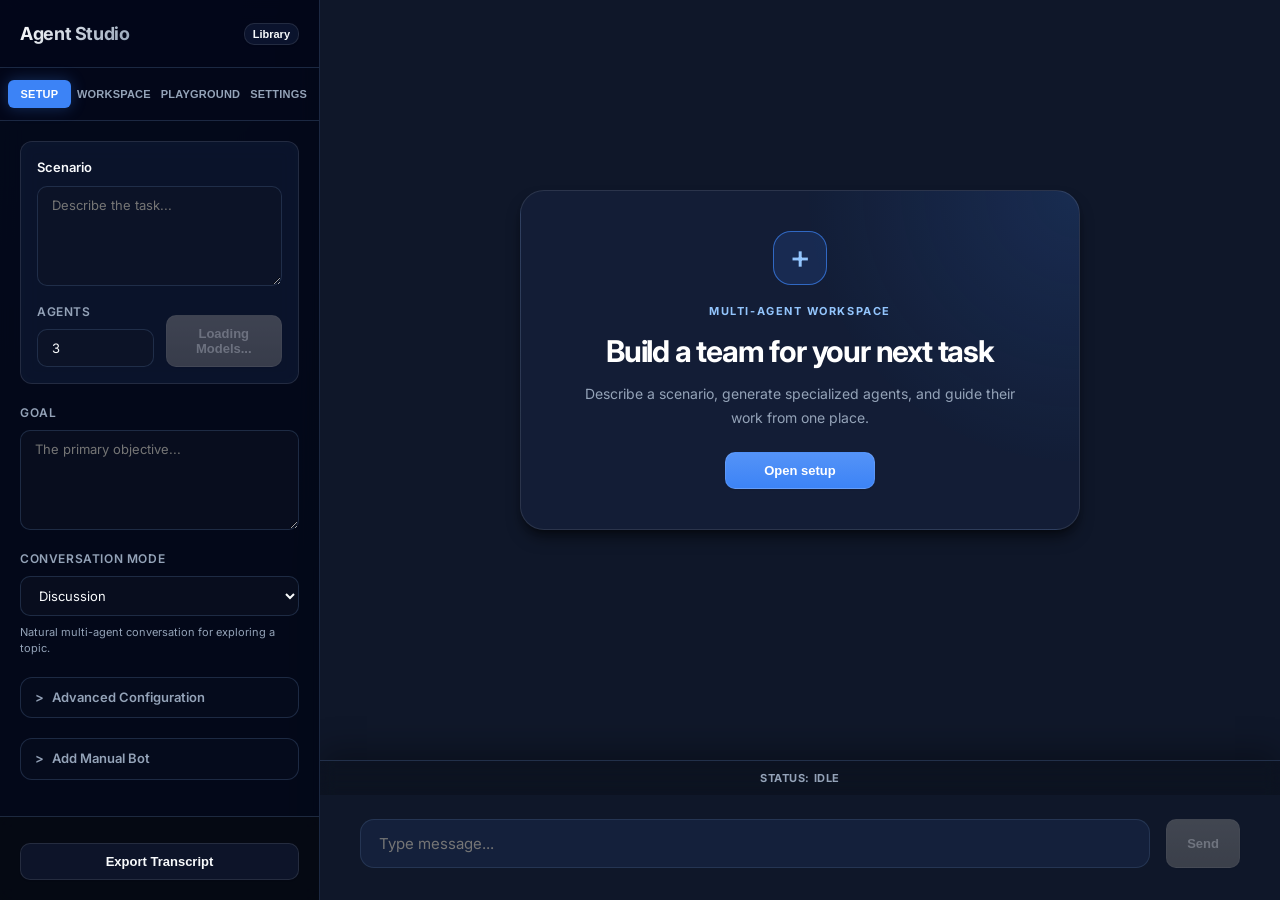
==== templates/index.html @ 8d725b7b "Add new task action for paused simulations" ====
<!doctype html>
<html lang="en">
<head>
  <meta charset="utf-8" />
  <meta name="viewport" content="width=device-width, initial-scale=1" />
  <title>Custom Agent Studio - v11</title>
  <link rel="stylesheet" href="/static/css/style.css?v=17" />
</head>
<body>
  <div class="app">
    <div id="sidebar-overlay" class="sidebar-overlay"></div>

    <nav class="side">
      <header>
        <h1>Agent Studio</h1>
        <div style="display:flex; gap:8px; align-items:center;">
          <button id="sessions" class="btn btn-neutral" style="padding:4px 8px; font-size:11px;">Library</button>
          <button id="sidebar-close-mobile" class="btn btn-neutral mobile-only" style="padding:4px; border:none; background:transparent; color:var(--muted); display:none;">
            <svg width="20" height="20" viewBox="0 0 24 24" fill="none" stroke="currentColor" stroke-width="2.5" stroke-linecap="round" stroke-linejoin="round">
              <line x1="18" y1="6" x2="6" y2="18"></line>
              <line x1="6" y1="6" x2="18" y2="18"></line>
            </svg>
          </button>
        </div>
      </header>

      <div class="tabs">
        <button id="tab-setup" class="tab active">Setup</button>
        <button id="tab-work" class="tab">Workspace</button>
        <button id="tab-playground" class="tab">Playground</button>
        <button id="tab-settings" class="tab">Settings</button>
      </div>

      <section id="setup">
        <div class="card">
          <div style="font-weight:600; margin-bottom:8px; font-size:13px; color:var(--text)">Scenario</div>
          <textarea id="scenario" placeholder="Describe the task..."></textarea>
          <div class="row" style="margin-top:12px; align-items:end;">
            <div class="group" style="margin:0;">
              <label>Agents</label>
              <input id="num-agents" type="number" min="2" max="10" value="3" />
            </div>
            <button id="generate-agents" class="btn btn-primary" style="width:100%" disabled>Loading Models...</button>
          </div>
        </div>

        <div class="group">
          <label>Goal</label>
          <textarea id="goal" placeholder="The primary objective..."></textarea>
        </div>

        <div class="group">
          <label>Conversation Mode</label>
          <select id="conversation-mode">
            <option value="discussion">Discussion</option>
            <option value="debate">Debate</option>
            <option value="brainstorm">Brainstorm</option>
            <option value="execution">Execution</option>
            <option value="simulation">Simulation</option>
            <option value="storybook">Storybook</option>
          </select>
          <small id="conversation-mode-hint" style="color:var(--muted); font-size:11px; line-height:1.5;">Natural multi-agent conversation for exploring a topic.</small>
        </div>

        <details>
          <summary>Advanced Configuration</summary>
          <div class="row" style="margin-top:12px">
            <div class="group">
              <label>Conversation Orchestration</label>
              <select id="mode">
                <option value="smart_supervisor">Smart Supervisor</option>
                <option value="round_robin">Round Robin</option>
                <option value="manual">Manual</option>
              </select>
            </div>
            <div class="group">
              <label>Turns</label>
              <input id="turns" type="number" min="1" max="200" value="60" />
            </div>
          </div>
          <div class="row">
            <div class="group">
              <label>Temp</label>
              <input id="temperature" type="number" min="0" max="2" step="0.1" value="0.3" />
            </div>
            <div class="group" style="display:flex; align-items:end; gap: 12px;">
              <label style="display:flex; align-items:center; gap:8px; cursor:pointer; font-size:12px;">
                <input type="checkbox" id="auto-populate-team" />
                <span>Auto-fill</span>
              </label>
              <label style="display:flex; align-items:center; gap:8px; cursor:pointer; font-size:12px;">
                <input type="checkbox" id="allow-tools" checked />
                <span>Allow Tools</span>
              </label>
            </div>
          </div>
          <div class="group" style="margin-top:12px;">
            <label>Human Proxy</label>
            <div id="human-proxy-options" class="proxy-options">
              <label class="proxy-option">
                <input type="radio" name="human-proxy-mode" value="off" />
                <span><strong>Off</strong><small>Agents work without a human representative.</small></span>
              </label>
              <label class="proxy-option">
                <input type="radio" name="human-proxy-mode" value="consult" checked />
                <span><strong>Consult me</strong><small>Pause and ask you when human input is needed.</small></span>
              </label>
              <label class="proxy-option">
                <input type="radio" name="human-proxy-mode" value="delegate_safe" />
                <span><strong>Delegate routine</strong><small>Handle routine decisions and reversible workspace edits.</small></span>
              </label>
              <label class="proxy-option">
                <input type="radio" name="human-proxy-mode" value="autonomous_workspace" />
                <span><strong>Workspace autonomy</strong><small>Act independently inside the workspace, including deletion.</small></span>
              </label>
            </div>
          </div>
          <div id="human-proxy-preferences-group" class="group">
            <label for="human-proxy-preferences">Delegation Notes</label>
            <textarea id="human-proxy-preferences" class="compact-textarea" placeholder="Preferences, priorities, and decisions the proxy should make on your behalf..."></textarea>
          </div>
        </details>

        <details>
          <summary>Add Manual Bot</summary>
          <div style="margin-top:12px; display:flex; flex-direction:column; gap:8px;">
            <input id="bot-title" placeholder="Name..." />
            <textarea id="bot-description" placeholder="System prompt..."></textarea>
            <button id="bot-add" class="btn btn-neutral" style="align-self:end;">Add Bot</button>
          </div>
        </details>

        <div class="group" style="margin-top:16px;">
          <div style="font-weight:600; margin-bottom:8px; display:flex; justify-content:space-between; align-items:center; color:var(--text); font-size:13px;">
            <span>Team Roster</span>
            <span id="team-count" class="pill">0 members</span>
          </div>
          <div id="team"></div>
        </div>
      </section>

      <section id="work" class="hidden">
        <div class="group" style="margin-bottom: 12px;">
          <label>Mount Workspace</label>
          <div class="row2">
            <input id="workspace-mount-path" placeholder="/absolute/path/to/folder" style="flex:1" />
            <button id="mount-workspace" class="btn btn-primary">Mount</button>
          </div>
        </div>
        <div class="ws-actions">
          <input id="file" type="file" style="display:none" />
          <button onclick="document.getElementById('file').click()" class="btn btn-neutral">Choose File</button>
          <button id="refresh" class="btn btn-neutral">Refresh</button>
          <button id="new-file" class="btn btn-neutral">New File</button>
          <button id="new-folder" class="btn btn-neutral">New Folder</button>
          <button id="upload" style="display:none"></button>
        </div>
        <div class="tree" id="tree"></div>
      </section>

      <section id="playground" class="hidden">
        <div class="group">
          <label>Agent Name</label>
          <input id="playground-agent-name" value="MyAgent" />
        </div>
        <div class="group">
          <label>System Message</label>
          <textarea id="playground-system-message">You are a helpful assistant.</textarea>
        </div>
        <div class="group">
          <label>Tools</label>
          <div id="playground-tools" style="display:flex; flex-wrap:wrap; gap:6px;"></div>
        </div>
        <div id="playground-chat-area" style="flex:1; overflow-y:auto; background:var(--bg); border:1px solid var(--border); border-radius:8px; padding:12px; margin-top:10px;"></div>
        <form id="playground-form" style="display:flex; gap:8px; margin-top:10px;">
          <input id="playground-input" placeholder="Type a message..." style="flex:1" />
          <button id="playground-send" class="btn btn-primary">Send</button>
        </form>
      </section>

      <section id="settings" class="hidden">
        <div class="group">
          <label>Model <span id="model-count" class="pill"></span></label>
          <div class="row2">
            <select id="model" style="flex:1"></select>
            <button id="reloadModels" class="btn btn-neutral">Reload</button>
          </div>
          <div id="model-hint" style="color:var(--muted); font-size:11px; margin-top:4px"></div>
        </div>
        <div class="group">
          <label>Default Temperature</label>
          <input id="default-temp" type="number" min="0" max="2" step="0.1" value="0.3" />
        </div>
        <hr style="border:none; border-top:1px solid var(--border); margin:16px 0;" />
        <div style="font-weight:600; margin-bottom:8px; display:flex; justify-content:space-between; align-items:center; color:var(--text); font-size:13px;">
          <span>Ollama API Instances</span>
        </div>
        <div class="group">
          <label>Local Ollama Server URL</label>
          <input id="ollama-local-url" placeholder="http://127.0.0.1:11434" />
        </div>
        <div class="group">
          <label>Remote Ollama Server URL</label>
          <input id="ollama-remote-url" placeholder="http://192.168.86.30:11434" />
        </div>
        <div class="group">
          <button id="save-ollama-config" class="btn btn-neutral" style="width:100%">Save Config</button>
        </div>
      </section>

      <div class="side-footer">
        <div id="actions"></div>
        <button id="export" class="btn btn-neutral" style="width:100%">Export Transcript</button>
      </div>
    </nav>

    <main class="main">
      <header class="mobile-header">
        <button id="sidebar-toggle" class="btn btn-neutral">
          <svg width="24" height="24" viewBox="0 0 24 24" fill="none" stroke="currentColor" stroke-width="2">
            <line x1="3" y1="12" x2="21" y2="12"></line>
            <line x1="3" y1="6" x2="21" y2="6"></line>
            <line x1="3" y1="18" x2="21" y2="18"></line>
          </svg>
        </button>
        <h1>Agent Studio</h1>
        <div style="width:44px;"></div>
      </header>

      <div id="chat">
        <div class="chat-empty">
          <div class="chat-empty-icon" aria-hidden="true">+</div>
          <div class="chat-empty-kicker">Multi-agent workspace</div>
          <h2>Build a team for your next task</h2>
          <p>Describe a scenario, generate specialized agents, and guide their work from one place.</p>
          <button id="empty-open-setup" class="btn btn-primary" type="button">Open setup</button>
        </div>
      </div>

      <div id="thinkdock" style="display:none;">
        <div id="thinkhdr">
          <span class="title">Thinking</span>
          <div style="display:flex; gap:6px; align-items:center">
            <span id="thinklen" class="pill">0 chars</span>
            <button id="thinkmin">Minimize</button>
            <button id="thinkclose">Close</button>
          </div>
        </div>
        <div id="thinkbody"></div>
      </div>

      <div class="footer">
        <div class="status-row">
          <div id="status">Status: Idle</div>
          <button id="stop-run" class="btn btn-danger hidden" type="button">Stop simulation</button>
          <button id="resume-run" class="btn btn-success hidden" type="button">Resume simulation</button>
        </div>
        <form id="fbform">
          <input id="fb" placeholder="Type message..." disabled autocomplete="off" />
          <button id="send" class="btn btn-primary" disabled>Send</button>
        </form>
      </div>
      <button id="jump-latest" class="btn btn-primary hidden" type="button">Latest messages</button>
    </main>
  </div>

  <div id="sessions-modal" class="modal-overlay" style="display:none;">
    <div class="library-card">
      <div class="library-header">
        <div>
          <div class="library-kicker">Saved Library</div>
          <h2>Scenarios and Groups</h2>
          <p>Reload a complete scenario or reuse a saved agent group with a different task.</p>
        </div>
        <button id="sessions-close" class="btn btn-neutral" aria-label="Close saved library">x</button>
      </div>
      <div class="library-save">
        <label for="session-name">Save current setup</label>
        <div class="library-save-row">
          <input id="session-name" placeholder="Name this item..." />
          <button id="scenario-save" class="btn btn-primary">Save Scenario</button>
          <button id="group-save" class="btn btn-neutral">Save Group</button>
        </div>
        <small>Scenarios include the task, goal, agents, and settings. Groups include agents only.</small>
      </div>
      <div id="sessions-list" class="library-list"></div>
    </div>
  </div>

  <div id="confirm-modal" class="modal-overlay" style="display:none; position:fixed; inset:0; background:rgba(0,0,0,0.7); z-index:3000; align-items:center; justify-content:center; backdrop-filter:blur(4px);">
    <div class="confirm-card">
      <h3 id="confirm-title">Are you sure?</h3>
      <p id="confirm-msg">This cannot be undone.</p>
      <div class="confirm-actions">
        <button id="confirm-cancel" class="btn btn-neutral">Cancel</button>
        <button id="confirm-ok" class="btn btn-danger">Confirm</button>
      </div>
    </div>
  </div>

  <script src="/static/js/main.js?v=35"></script>
</body>
</html>
---- static/css/style.css ----
@import url('https://fonts.googleapis.com/css2?family=Inter:wght@400;500;600;700&display=swap');

:root {
  --bg-hsl: 222, 47%, 11%;
  --panel-hsl: 222, 47%, 15%;
  --sidebar-hsl: 229, 84%, 5%;

  --bg: hsl(var(--bg-hsl));
  --panel: hsla(222, 47%, 18%, 0.7);
  --sidebar: hsla(229, 84%, 5%, 0.85);

  --text: #f8fafc;
  --muted: #94a3b8;
  --border: hsla(217, 33%, 32%, 0.5);

  --primary-hsl: 217, 91%, 60%;
  --primary: hsl(var(--primary-hsl));
  --primary-hover: hsl(217, 91%, 50%);
  --primary-glow: hsla(var(--primary-hsl), 0.3);

  --danger: #ef4444;
  --success: #10b981;
  --warning: #f59e0b;
  --radius: 12px;
  --font-sans: 'Inter', system-ui, -apple-system, sans-serif;

  --glass: hsla(222, 47%, 20%, 0.4);
  --glass-solid: hsla(222, 47%, 15%, 0.95);
  --glass-border: hsla(0, 0%, 100%, 0.1);
  --shadow-sm: 0 1px 2px 0 rgb(0 0 0 / 0.05);
  --shadow: 0 4px 6px -1px rgb(0 0 0 / 0.1), 0 2px 4px -2px rgb(0 0 0 / 0.1);
  --shadow-lg: 0 10px 15px -3px rgb(0 0 0 / 0.5), 0 4px 6px -4px rgb(0 0 0 / 0.5);
}

* {
  box-sizing: border-box;
}

body {
  margin: 0;
  background: var(--bg);
  background-image:
    radial-gradient(at 0% 0%, hsla(217, 91%, 60%, 0.05) 0, transparent 50%),
    radial-gradient(at 100% 100%, hsla(217, 91%, 60%, 0.03) 0, transparent 50%);
  color: var(--text);
  font-family: var(--font-sans);
  font-size: 14px;
  line-height: 1.5;
  height: 100vh;
  overflow: hidden;
  max-width: 100vw;
}

.app {
  display: flex;
  height: 100vh;
  width: 100vw;
  max-width: 100vw;
  overflow: hidden;
}

/* --- Sidebar --- */
.side {
  width: 320px;
  min-width: 320px;
  background: var(--sidebar);
  border-right: 1px solid var(--border);
  display: flex;
  flex-direction: column;
  height: 100vh;
  overflow: hidden;
  backdrop-filter: blur(12px);
  z-index: 10;
  position: relative;
}

header {
  padding: 20px;
  border-bottom: 1px solid var(--border);
  display: flex;
  align-items: center;
  justify-content: space-between;
  background: rgba(2, 6, 23, 0.3);
}

header h1 {
  font-size: 18px;
  font-weight: 700;
  margin: 0;
  color: #fff;
  letter-spacing: -0.02em;
  background: linear-gradient(135deg, #fff 0%, #94a3b8 100%);
  -webkit-background-clip: text;
  background-clip: text;
  -webkit-text-fill-color: transparent;
}

/* Tabs */
.tabs {
  display: flex;
  gap: 2px;
  padding: 12px 8px;
  border-bottom: 1px solid var(--border);
  background: rgba(2, 6, 23, 0.1);
}

.tab {
  flex: 1;
  padding: 8px 4px;
  border: none;
  background: transparent;
  color: var(--muted);
  font-size: 11px;
  font-weight: 700;
  text-transform: uppercase;
  letter-spacing: 0.02em;
  cursor: pointer;
  border-radius: 6px;
  white-space: nowrap;
  text-align: center;
  transition: all 0.3s cubic-bezier(0.4, 0, 0.2, 1);
}

.tab:hover {
  color: var(--text);
  background: rgba(255, 255, 255, 0.05);
}

.tab.active {
  background: var(--primary);
  color: white;
  box-shadow: 0 0 15px var(--primary-glow);
}

.side-footer {
  padding: 16px 20px 20px;
  background: hsla(222, 47%, 5%, 0.8);
  border-top: 1px solid var(--border);
  display: flex;
  flex-direction: column;
  gap: 10px;
  backdrop-filter: blur(10px);
  z-index: 20;
}

section {
  flex: 1;
  overflow-y: auto;
  padding: 20px;
  display: flex;
  flex-direction: column;
  gap: 20px;
  scrollbar-width: thin;
  scrollbar-color: var(--border) transparent;
  min-height: 0;
}

section::-webkit-scrollbar {
  width: 4px;
}

section::-webkit-scrollbar-thumb {
  background: var(--border);
  border-radius: 10px;
}

section.hidden {
  display: none;
}

.hidden {
  display: none !important;
}

/* Forms & Inputs */
.group {
  display: flex;
  flex-direction: column;
  gap: 8px;
}

label {
  font-size: 12px;
  font-weight: 600;
  color: var(--muted);
  text-transform: uppercase;
  letter-spacing: 0.05em;
}

input,
select,
textarea {
  width: 100%;
  background: hsla(222, 47%, 10%, 0.5);
  color: var(--text);
  border: 1px solid var(--border);
  border-radius: 10px;
  padding: 10px 14px;
  font-family: inherit;
  font-size: 13px;
  outline: none;
  transition: all 0.2s cubic-bezier(0.4, 0, 0.2, 1);
}

input:focus,
select:focus,
textarea:focus {
  border-color: var(--primary);
  box-shadow: 0 0 0 2px var(--primary-glow);
  background: hsla(222, 47%, 5%, 0.7);
}

textarea {
  min-height: 100px;
  resize: vertical;
}

.row {
  display: grid;
  grid-template-columns: 1fr 1fr;
  gap: 12px;
}

.row2 {
  display: grid;
  grid-template-columns: 1fr auto;
  gap: 8px;
  align-items: center;
}

.proxy-options {
  display: grid;
  gap: 8px;
}

.proxy-option {
  display: flex;
  align-items: flex-start;
  gap: 10px;
  padding: 10px 12px;
  border: 1px solid var(--border);
  border-radius: 10px;
  background: hsla(222, 47%, 7%, 0.35);
  cursor: pointer;
  text-transform: none;
  letter-spacing: normal;
  transition: all 0.2s cubic-bezier(0.4, 0, 0.2, 1);
}

.proxy-option:hover {
  background: hsla(222, 47%, 14%, 0.65);
  border-color: var(--primary-glow);
}

.proxy-option:has(input:checked) {
  background: hsla(var(--primary-hsl), 0.12);
  border-color: var(--primary);
  box-shadow: 0 0 0 1px var(--primary-glow);
}

.proxy-option input {
  width: auto;
  margin: 3px 0 0;
  accent-color: var(--primary);
}

.proxy-option span {
  display: grid;
  gap: 2px;
}

.proxy-option strong {
  color: var(--text);
  font-size: 12px;
  font-weight: 700;
}

.proxy-option small {
  color: var(--muted);
  font-size: 11px;
  line-height: 1.4;
}

.compact-textarea {
  min-height: 74px;
  font-size: 12px;
}

/* Cards & Panels */
.card {
  background: var(--glass);
  border: 1px solid var(--glass-border);
  border-radius: var(--radius);
  padding: 16px;
  backdrop-filter: blur(8px);
}

details {
  background: hsla(222, 47%, 10%, 0.3);
  border: 1px solid var(--border);
  border-radius: var(--radius);
  padding: 10px 14px;
  transition: all 0.3s;
}

details[open] {
  background: hsla(222, 47%, 10%, 0.5);
}

summary {
  cursor: pointer;
  font-size: 13px;
  font-weight: 600;
  color: var(--muted);
  user-select: none;
  transition: color 0.2s;
  list-style: none;
  display: flex;
  align-items: center;
  gap: 8px;
}

summary::before {
  content: '>';
  transition: transform 0.3s;
  display: inline-block;
}

details[open] summary::before {
  transform: rotate(90deg);
}

summary:hover {
  color: var(--text);
}

/* Buttons */
.btn {
  display: inline-flex;
  align-items: center;
  justify-content: center;
  gap: 8px;
  padding: 10px 20px;
  border: none;
  border-radius: 10px;
  font-size: 13px;
  font-weight: 600;
  cursor: pointer;
  transition: all 0.2s cubic-bezier(0.4, 0, 0.2, 1);
  box-shadow: var(--shadow-sm);
}

.btn:active {
  transform: scale(0.97);
}

.btn:disabled {
  opacity: 0.4;
  cursor: not-allowed;
  filter: grayscale(1);
}

.btn-primary {
  background: linear-gradient(180deg, hsl(217, 91%, 65%) 0%, var(--primary) 100%);
  color: white;
  border: 1px solid hsla(0, 0%, 100%, 0.1);
}

.btn-primary:hover:not(:disabled) {
  background: var(--primary-hover);
  box-shadow: 0 0 20px var(--primary-glow);
}

.btn-neutral {
  background: var(--glass);
  color: var(--text);
  border: 1px solid var(--glass-border);
}

.btn-neutral:hover:not(:disabled) {
  background: hsla(222, 47%, 30%, 0.6);
  border-color: var(--border);
}

.btn-danger {
  background: rgba(239, 68, 68, 0.15);
  color: #f87171;
  border: 1px solid rgba(239, 68, 68, 0.3);
}

.btn-danger:hover:not(:disabled) {
  background: rgba(239, 68, 68, 0.25);
  color: #ef4444;
}

.btn-success {
  background: rgba(16, 185, 129, 0.15);
  color: #34d399;
  border: 1px solid rgba(16, 185, 129, 0.3);
}

/* Team List */
.team-item {
  display: flex;
  flex-direction: column;
  gap: 12px;
  background: hsla(222, 47%, 7%, 0.6);
  border: 1px solid var(--border);
  border-radius: var(--radius);
  padding: 16px;
  margin-bottom: 12px;
  animation: slideIn 0.3s cubic-bezier(0.16, 1, 0.3, 1);
  transition: all 0.2s;
}

.team-item:hover {
  background: hsla(222, 47%, 12%, 0.8);
  border-color: var(--primary-glow);
  box-shadow: 0 4px 20px rgba(0, 0, 0, 0.2);
}

.team-item-header {
  display: flex;
  justify-content: space-between;
  align-items: center;
  gap: 12px;
}

.team-item input.name {
  font-weight: 700;
  font-size: 14px;
  background: transparent;
  border: none;
  padding: 4px 0;
  border-bottom: 2px solid transparent;
  border-radius: 0;
}

.team-item input.name:focus {
  border-bottom-color: var(--primary);
  box-shadow: none;
}

.team-item-actions {
  display: flex;
  gap: 6px;
}

.team-item textarea.sys {
  min-height: 80px;
  font-size: 12px;
  line-height: 1.5;
  background: hsla(222, 47%, 4%, 0.4);
  resize: vertical;
}

.team-item-footer {
  display: flex;
  align-items: center;
  justify-content: flex-end;
  gap: 8px;
  font-size: 11px;
}

.team-item-footer label {
  font-size: 10px;
  color: var(--muted);
  margin: 0;
}

.team-item input.num {
  width: 50px !important;
  padding: 4px 8px;
  font-size: 11px;
  text-align: center;
}

.team-item .btn {
  padding: 6px;
  font-size: 10px;
  width: 28px;
  height: 28px;
}

.agent-tools-toggle {
  display: flex;
  align-items: center;
  gap: 5px;
  margin-right: auto !important;
  color: var(--text) !important;
  cursor: pointer;
}

.agent-tools-toggle input {
  width: auto;
}

.relationships-panel {
  padding-top: 10px;
  border-top: 1px solid var(--border);
}

.relationships-header {
  display: flex;
  align-items: center;
  justify-content: space-between;
  gap: 8px;
  margin-bottom: 8px;
  color: #93c5fd;
  font-size: 10px;
  font-weight: 700;
  letter-spacing: 0.12em;
  text-transform: uppercase;
}

.relationships-header .btn {
  width: auto;
  min-width: 0;
  padding: 5px 8px;
  letter-spacing: 0;
  text-transform: none;
}

.relationships-list {
  display: flex;
  flex-direction: column;
  gap: 8px;
}

.relationship-row {
  display: grid;
  grid-template-columns: minmax(92px, 0.8fr) minmax(110px, 1fr) 28px;
  gap: 6px;
  padding: 8px;
  border: 1px solid hsla(var(--primary-hsl), 0.18);
  border-radius: 10px;
  background: hsla(222, 47%, 4%, 0.35);
}

.relationship-row select,
.relationship-row input,
.relationship-row textarea {
  min-width: 0;
  padding: 7px 8px;
  font-size: 11px;
}

.relationship-row textarea,
.relationship-custom {
  grid-column: 1 / 3;
}

.relationship-row textarea {
  min-height: 52px;
  resize: vertical;
}

.relationship-remove {
  grid-column: 3;
  grid-row: 1;
}

/* --- Main Area --- */
.main {
  flex: 1;
  display: flex;
  flex-direction: column;
  background: var(--bg);
  position: relative;
  min-width: 0;
  max-width: 100%;
  overflow: hidden;
  box-shadow: -10px 0 30px rgba(0, 0, 0, 0.2);
}

#chat {
  flex: 1;
  overflow-y: auto;
  overflow-x: hidden;
  padding: 40px 40px 80px;
  /* Increased bottom padding */
  display: flex;
  flex-direction: column;
  gap: 20px;
  scroll-behavior: auto;
}

.chat-empty {
  width: min(100%, 560px);
  margin: auto;
  padding: 40px;
  border: 1px solid var(--glass-border);
  border-radius: 24px;
  background:
    radial-gradient(circle at top right, hsla(var(--primary-hsl), 0.14), transparent 42%),
    var(--glass);
  box-shadow: var(--shadow-lg);
  text-align: center;
}

.chat-empty-icon {
  width: 54px;
  height: 54px;
  margin: 0 auto 18px;
  border: 1px solid hsla(var(--primary-hsl), 0.7);
  border-radius: 18px;
  background: hsla(var(--primary-hsl), 0.14);
  color: #93c5fd;
  font-size: 32px;
  font-weight: 500;
  line-height: 50px;
}

.chat-empty-kicker {
  color: #93c5fd;
  font-size: 11px;
  font-weight: 700;
  letter-spacing: 0.14em;
  text-transform: uppercase;
}

.chat-empty h2 {
  margin: 10px 0 8px;
  color: #fff;
  font-size: clamp(22px, 4vw, 30px);
  letter-spacing: -0.04em;
}

.chat-empty p {
  max-width: 440px;
  margin: 0 auto 22px;
  color: var(--muted);
  line-height: 1.7;
}

.chat-empty .btn {
  min-width: 150px;
}

.bubble {
  max-width: 850px;
  width: fit-content;
  padding: 16px 20px;
  border-radius: 20px;
  line-height: 1.6;
  font-size: 15px;
  position: relative;
  box-shadow: var(--shadow);
  animation: messageIn 0.4s cubic-bezier(0.16, 1, 0.3, 1) forwards;
  word-wrap: break-word;
  overflow-wrap: break-word;
  word-break: break-word;
  min-width: 0;
}

.message-body {
  min-width: 0;
  max-width: 100%;
  overflow-wrap: anywhere;
}

.message-body p {
  margin: 0 0 12px;
}

.message-body p:last-child,
.message-body ul:last-child,
.message-body ol:last-child,
.message-body pre:last-child {
  margin-bottom: 0;
}

.message-body h3,
.message-body h4,
.message-body h5 {
  margin: 14px 0 8px;
  color: #fff;
  line-height: 1.3;
}

.message-body ul,
.message-body ol {
  margin: 8px 0 14px;
  padding-left: 22px;
}

.message-body li + li {
  margin-top: 5px;
}

.chat-image {
  margin: 12px 0 0;
  overflow: hidden;
  border: 1px solid var(--border);
  border-radius: 14px;
  background: hsla(222, 47%, 5%, 0.4);
}

.chat-image img {
  display: block;
  width: 100%;
  max-height: 420px;
  object-fit: contain;
  background: hsla(222, 47%, 5%, 0.65);
}

.chat-image figcaption {
  padding: 8px 10px;
  color: var(--muted);
  font-size: 11px;
}

.tool-card {
  width: min(100%, 720px);
  padding: 13px 15px;
  border-color: hsla(var(--primary-hsl), 0.4);
  background: hsla(217, 60%, 15%, 0.62);
}

.tool-request {
  width: fit-content;
  max-width: 100%;
}

.tool-card-row {
  display: flex;
  align-items: center;
  gap: 8px;
  color: var(--muted);
  font-size: 13px;
}

.tool-badge {
  flex: 0 0 auto;
  padding: 3px 7px;
  border: 1px solid hsla(var(--primary-hsl), 0.55);
  border-radius: 99px;
  color: #93c5fd;
  font-size: 10px;
  font-weight: 700;
  letter-spacing: 0.08em;
  text-transform: uppercase;
}

.tool-badge-success {
  border-color: hsla(160, 84%, 39%, 0.6);
  color: #6ee7b7;
}

.tool-query {
  margin: 11px 0 8px;
  color: #bfdbfe;
  font-size: 12px;
  font-weight: 600;
}

.search-results {
  display: grid;
  gap: 7px;
}

.search-result {
  display: grid;
  gap: 2px;
  padding: 9px 10px;
  border: 1px solid var(--border);
  border-radius: 10px;
  background: hsla(222, 47%, 5%, 0.32);
  color: inherit;
  text-decoration: none;
}

.search-result:hover {
  border-color: hsla(var(--primary-hsl), 0.65);
  background: hsla(var(--primary-hsl), 0.1);
}

.search-result strong {
  color: #dbeafe;
  font-size: 13px;
  line-height: 1.35;
}

.search-result span {
  color: var(--muted);
  font-size: 12px;
  line-height: 1.45;
}

.tool-details {
  margin-top: 10px;
  color: var(--muted);
  font-size: 12px;
}

.tool-details summary {
  cursor: pointer;
  color: #bfdbfe;
}

.tool-details pre {
  max-height: 240px;
  margin-bottom: 0;
  overflow: auto;
}

@keyframes messageIn {
  from {
    opacity: 0;
    transform: translateY(20px);
  }

  to {
    opacity: 1;
    transform: translateY(0);
  }
}

@keyframes slideIn {
  from {
    opacity: 0;
    transform: translateX(-10px);
  }

  to {
    opacity: 1;
    transform: translateX(0);
  }
}

.from-you {
  background: var(--primary);
  background: linear-gradient(135deg, var(--primary) 0%, var(--primary-hover) 100%);
  color: white;
  align-self: flex-end;
  border-bottom-right-radius: 4px;
}

.from-them {
  background: var(--panel);
  border: 1px solid var(--border);
  align-self: flex-start;
  border-bottom-left-radius: 4px;
  backdrop-filter: blur(4px);
}

/* Markdown Styles */
.bubble pre {
  background: hsla(0, 0%, 0%, 0.4);
  padding: 16px;
  border-radius: 12px;
  border: 1px solid hsla(0, 0%, 100%, 0.05);
  font-family: 'JetBrains Mono', 'Fira Code', monospace;
  font-size: 13px;
  margin: 12px 0;
  white-space: pre-wrap;
  word-break: break-word;
  overflow-x: auto;
  max-width: 100%;
}

.bubble code {
  background: hsla(0, 0%, 0%, 0.25);
  padding: 3px 6px;
  border-radius: 6px;
  font-family: inherit;
  font-size: 0.9em;
  color: #93c5fd;
}

.from-you code {
  color: #fff;
  background: hsla(0, 0%, 100%, 0.15);
}

.who {
  font-size: 12px;
  font-weight: 700;
  margin-bottom: 6px;
  opacity: 0.8;
  text-transform: uppercase;
  letter-spacing: 0.1em;
  display: flex;
  align-items: center;
  gap: 6px;
}

.who::after {
  content: '';
  height: 1px;
  flex: 1;
  background: currentColor;
  opacity: 0.2;
}

/* Footer & Input Area */
.footer {
  background: var(--bg);
  border-top: 1px solid var(--border);
  position: relative;
  z-index: 10;
  box-shadow: 0 -10px 30px rgba(0, 0, 0, 0.3);
}

.status-row {
  min-height: 34px;
  padding: 0 16px;
  background: hsla(222, 47%, 5%, 0.3);
  display: flex;
  align-items: center;
  justify-content: center;
  gap: 10px;
  backdrop-filter: blur(8px);
}

#status {
  padding: 8px 0;
  font-size: 11px;
  font-weight: 700;
  color: var(--muted);
  display: flex;
  justify-content: center;
  text-transform: uppercase;
  letter-spacing: 0.05em;
}

#stop-run {
  padding: 5px 9px;
  font-size: 11px;
}

#jump-latest {
  position: absolute;
  right: 20px;
  bottom: 112px;
  z-index: 15;
  padding: 9px 12px;
  font-size: 12px;
  box-shadow: var(--shadow-lg);
}

.pulse {
  animation: statusPulse 1.4s ease-in-out infinite;
}

@keyframes statusPulse {
  0%, 100% { opacity: 0.8; }
  50% { opacity: 1; }
}

#fbform {
  padding: 24px 40px 32px;
  display: flex;
  gap: 16px;
}

#fb {
  padding: 14px 18px;
  border-radius: 14px;
  background: var(--panel);
  border: 1px solid var(--border);
  font-size: 15px;
  transition: all 0.3s cubic-bezier(0.16, 1, 0.3, 1);
}

#fb:focus {
  border-color: var(--primary);
  box-shadow: 0 4px 20px rgba(0, 0, 0, 0.4), 0 0 0 2px var(--primary-glow);
  transform: translateY(-2px);
}

/* --- Components --- */

/* Workspace Tab Styles */
.ws-actions {
  display: grid;
  grid-template-columns: 1fr 1fr;
  gap: 8px;
  padding-bottom: 20px;
  border-bottom: 1px solid var(--border);
  margin-bottom: 10px;
}

.ws-actions button {
  width: 100%;
}

.tree {
  margin-top: 10px;
}

.tree ul {
  list-style: none;
  padding-left: 14px;
  margin: 0;
  border-left: 1px solid var(--border);
}

.tree>ul {
  padding-left: 0;
  border-left: none;
}

.tree li {
  margin: 2px 0;
}

.tree .node {
  display: flex;
  align-items: center;
  padding: 6px 10px;
  border-radius: 8px;
  cursor: pointer;
  transition: all 0.2s cubic-bezier(0.4, 0, 0.2, 1);
  gap: 10px;
  position: relative;
  border: 1px solid transparent;
}

.tree .node:hover {
  background: hsla(var(--primary-hsl), 0.1);
  border-color: var(--primary-glow);
  transform: translateX(4px);
}

.node-icon {
  display: flex;
  align-items: center;
  justify-content: center;
  width: 20px;
  color: var(--muted);
  transition: color 0.2s;
}

.node:hover .node-icon {
  color: var(--primary);
}

.node-name {
  flex: 1;
  font-size: 13px;
  font-weight: 500;
  color: var(--text);
  text-decoration: none;
  white-space: nowrap;
  overflow: hidden;
  text-overflow: ellipsis;
}

.node-name-input {
  background: var(--bg) !important;
  padding: 2px 6px !important;
  font-size: 13px !important;
  height: 24px !important;
}

.node-actions {
  display: flex;
  gap: 4px;
  opacity: 0;
  transition: opacity 0.2s;
}

.node:hover .node-actions {
  opacity: 1;
}

.node-actions button {
  background: transparent;
  border: none;
  color: var(--muted);
  font-size: 14px;
  padding: 4px;
  cursor: pointer;
  border-radius: 4px;
  display: flex;
  align-items: center;
  justify-content: center;
  transition: all 0.2s;
}

.node-actions button:hover {
  background: rgba(255, 255, 255, 0.1);
  color: #fff;
}

.node-actions button.delete-node:hover {
  color: var(--danger);
  background: rgba(239, 68, 68, 0.1);
}

/* Thinking Dock */
#thinkdock {
  position: absolute;
  right: 40px;
  bottom: 140px;
  width: 450px;
  background: var(--glass-solid);
  border: 1px solid var(--primary);
  border-radius: 20px;
  box-shadow: 0 40px 60px -15px rgba(0, 0, 0, 0.7), 0 0 20px var(--primary-glow);
  display: none;
  overflow: hidden;
  z-index: 100;
  backdrop-filter: blur(24px);
  animation: messageIn 0.5s cubic-bezier(0.16, 1, 0.3, 1);
}

#thinkhdr {
  display: flex;
  align-items: center;
  justify-content: space-between;
  padding: 14px 20px;
  background: hsla(var(--primary-hsl), 0.1);
  border-bottom: 1px solid var(--primary-glow);
}

#thinkhdr .title {
  font-weight: 700;
  text-transform: uppercase;
  font-size: 11px;
  letter-spacing: 0.15em;
  color: var(--primary);
}

#thinkbody {
  max-height: 400px;
  overflow-y: auto;
  padding: 20px;
  font-family: 'JetBrains Mono', monospace;
  font-size: 13px;
  color: #93c5fd;
  line-height: 1.7;
}

/* Command Palette */
#command-palette {
  background: var(--glass-solid) !important;
  border: 1px solid var(--primary) !important;
  box-shadow: 0 0 100px rgba(0, 0, 0, 0.8), 0 0 30px var(--primary-glow) !important;
  border-radius: 16px !important;
}

#command-input {
  background: hsla(0, 0%, 0%, 0.3) !important;
  padding: 20px !important;
}

.command-item {
  padding: 12px 20px !important;
  font-weight: 500 !important;
}

/* Utilities */
.pill {
  font-size: 11px;
  font-weight: 700;
  background: var(--border);
  padding: 3px 8px;
  border-radius: 99px;
  color: var(--muted);
  box-shadow: inset 0 1px 0 hsla(0, 0%, 100%, 0.05);
}

/* Custom Scrollbar for Chat */
#chat::-webkit-scrollbar {
  width: 6px;
}

#chat::-webkit-scrollbar-track {
  background: transparent;
}

#chat::-webkit-scrollbar-thumb {
  background: var(--border);
  border-radius: 10px;
}

#chat::-webkit-scrollbar-thumb:hover {
  background: var(--muted);
}

/* --- Mobile Styles --- */
.mobile-header {
  display: none;
  padding: 12px 20px;
  background: var(--glass-solid);
  border-bottom: 1px solid var(--border);
  align-items: center;
  z-index: 20;
  position: absolute;
  top: 0;
  left: 0;
  right: 0;
}

/* Confirm Modal Styles */
.modal-overlay {
  position: fixed;
  top: 0;
  left: 0;
  width: 100%;
  height: 100%;
  background: rgba(2, 6, 23, 0.7);
  backdrop-filter: blur(4px);
  display: flex;
  align-items: center;
  justify-content: center;
  z-index: 2000;
  animation: fadeIn 0.3s cubic-bezier(0.16, 1, 0.3, 1);
}

.confirm-card {
  background: var(--glass-solid);
  border: 1px solid var(--border);
  border-radius: 24px;
  padding: 32px;
  width: min(90%, 400px);
  text-align: center;
  box-shadow: 0 40px 100px rgba(0, 0, 0, 0.6), 0 0 40px var(--primary-glow);
  animation: messageIn 0.4s cubic-bezier(0.16, 1, 0.3, 1);
}

.confirm-icon {
  font-size: 40px;
  margin-bottom: 20px;
}

.confirm-card h3 {
  margin: 0 0 12px;
  font-size: 20px;
  font-weight: 700;
  color: #fff;
}

.confirm-card p {
  color: var(--muted);
  margin-bottom: 28px;
  line-height: 1.6;
  font-size: 15px;
}

.confirm-actions {
  display: flex;
  gap: 12px;
}

.confirm-actions button {
  flex: 1;
  padding: 14px;
  font-weight: 700;
}

.library-card {
  width: min(92vw, 760px);
  max-height: min(88vh, 760px);
  overflow: hidden;
  display: flex;
  flex-direction: column;
  gap: 18px;
  padding: 24px;
  background: var(--glass-solid);
  border: 1px solid var(--border);
  border-radius: 20px;
  box-shadow: 0 40px 100px rgba(0, 0, 0, 0.6), 0 0 40px var(--primary-glow);
}

.library-header,
.library-save-row,
.library-item,
.library-item-actions {
  display: flex;
  gap: 10px;
  align-items: center;
}

.library-header {
  justify-content: space-between;
}

.library-header h2 {
  margin: 2px 0 4px;
}

.library-header p,
.library-save small,
.library-empty {
  margin: 0;
  color: var(--muted);
  font-size: 12px;
  line-height: 1.5;
}

.library-kicker,
.library-item-kind {
  color: var(--primary);
  font-size: 10px;
  font-weight: 800;
  letter-spacing: 0.12em;
  text-transform: uppercase;
}

.library-save {
  padding: 14px;
  border: 1px solid var(--border);
  border-radius: 14px;
  background: rgba(2, 6, 23, 0.28);
}

.library-save label {
  display: block;
  margin-bottom: 8px;
  color: var(--text);
  font-size: 12px;
  font-weight: 700;
}

.library-save-row input {
  flex: 1;
}

.library-save small {
  display: block;
  margin-top: 8px;
}

.library-list {
  overflow-y: auto;
  min-height: 120px;
  border: 1px solid var(--border);
  border-radius: 14px;
}

.library-item {
  justify-content: space-between;
  padding: 14px;
  border-bottom: 1px solid var(--border);
}

.library-item:last-child {
  border-bottom: 0;
}

.library-item-name {
  margin-top: 3px;
  color: var(--text);
  font-size: 14px;
  font-weight: 700;
}

.library-empty {
  padding: 20px;
  text-align: center;
}

@keyframes fadeIn {
  from {
    opacity: 0;
  }

  to {
    opacity: 1;
  }
}

@media (max-width: 768px) {
  body,
  .app {
    height: 100dvh;
  }

  .app {
    position: relative;
    overflow: hidden;
  }

  .mobile-header {
    display: flex;
    backdrop-filter: blur(16px);
  }

  .side {
    position: absolute;
    left: -100%;
    top: 0;
    bottom: 0;
    width: 85%;
    max-width: 320px;
    z-index: 2100;
    transition: left 0.4s cubic-bezier(0.16, 1, 0.3, 1);
    box-shadow: 20px 0 50px rgba(0, 0, 0, 0.5);
    background: var(--sidebar);
    backdrop-filter: blur(24px);
    height: 100dvh;
    /* Dynamic viewport height for mobile */
  }

  .side.open {
    left: 0;
  }

  section {
    padding-bottom: 200px;
    /* Massive bottom padding to ensure scrollability above footer */
    overscroll-behavior-y: contain;
  }

  .sidebar-overlay {
    display: none;
    position: fixed;
    top: 0;
    left: 0;
    right: 0;
    bottom: 0;
    background: rgba(2, 6, 23, 0.8);
    backdrop-filter: blur(4px);
    z-index: 2050;
    opacity: 0;
    transition: opacity 0.3s cubic-bezier(0.16, 1, 0.3, 1);
  }

  .sidebar-overlay.open {
    display: block;
    opacity: 1;
  }

  .mobile-only {
    display: flex !important;
  }

  #chat {
    padding: 70px 16px 20px;
    width: 100%;
    max-width: 100vw;
  }

  .bubble {
    width: auto;
    max-width: 100%;
  }

  #jump-latest {
    right: 16px;
    bottom: calc(104px + env(safe-area-inset-bottom));
  }

  .chat-empty {
    padding: 28px 22px;
    border-radius: 20px;
  }

  .chat-empty-icon {
    width: 48px;
    height: 48px;
    margin-bottom: 16px;
    border-radius: 15px;
    font-size: 28px;
    line-height: 44px;
  }

  #fbform {
    padding: 12px 16px calc(16px + env(safe-area-inset-bottom));
    background: var(--glass-solid);
  }

  /* Larger Touch Targets */
  .node-actions button,
  .ws-buttons button,
  .playground-tool-checkbox+span {
    min-height: 48px;
    min-width: 48px;
    display: flex;
    align-items: center;
    justify-content: center;
  }

  .node {
    padding: 12px 10px;
  }

  /* Remove conflicting grid styles for team-item on mobile */
  .team-item {
    padding: 16px;
  }

  .team-item input.name,
  .team-item input.num,
  .team-item textarea.sys {
    width: 100% !important;
  }

  .team-item-actions {
    flex-direction: row;
    justify-content: flex-end;
    gap: 8px;
    margin-top: 4px;
  }

  .team-item-actions .btn {
    flex: 0 0 auto;
    min-height: 38px;
    min-width: 38px;
    padding: 8px;
  }

  .library-card {
    width: min(94vw, 760px);
    max-height: 90vh;
    padding: 18px;
  }

  .library-save-row,
  .library-item {
    align-items: stretch;
    flex-direction: column;
  }

  .library-item-actions .btn {
    flex: 1;
  }
}
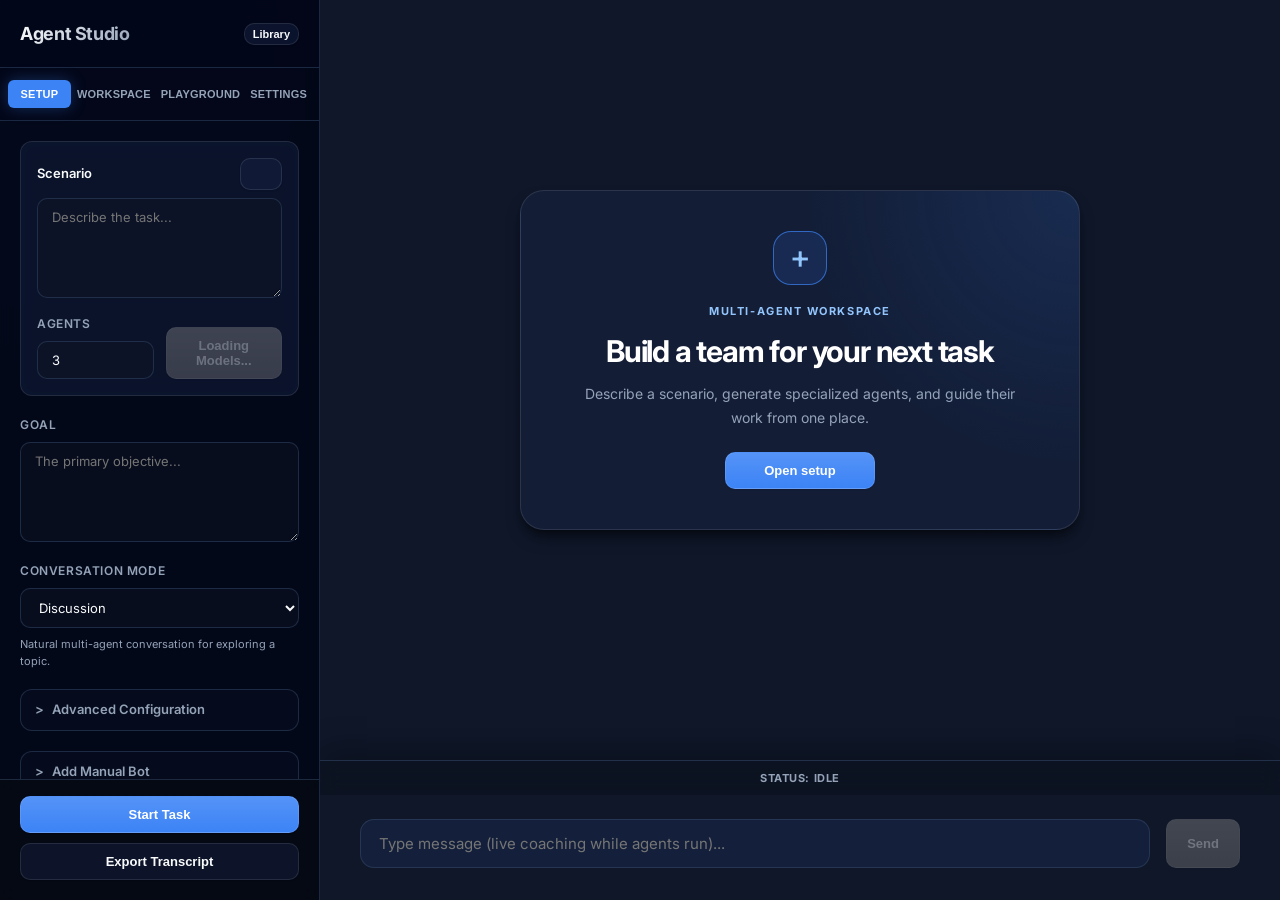
==== commit d1317569: "Add quick random scenario idea generator" ====
--- a/templates/index.html
+++ b/templates/index.html
@@ -4,7 +4,7 @@
   <meta charset="utf-8" />
   <meta name="viewport" content="width=device-width, initial-scale=1" />
   <title>Custom Agent Studio - v11</title>
-  <link rel="stylesheet" href="/static/css/style.css?v=17" />
+  <link rel="stylesheet" href="/static/css/style.css?v=18" />
 </head>
 <body>
   <div class="app">
@@ -33,7 +33,19 @@
 
       <section id="setup">
         <div class="card">
-          <div style="font-weight:600; margin-bottom:8px; font-size:13px; color:var(--text)">Scenario</div>
+          <div class="scenario-card-header">
+            <div>Scenario</div>
+            <button id="random-scenario" class="btn btn-neutral dice-button" type="button" title="Generate a random scenario idea" aria-label="Generate a random scenario idea" disabled>
+              <svg viewBox="0 0 24 24" aria-hidden="true">
+                <rect x="4" y="4" width="16" height="16" rx="3"></rect>
+                <circle cx="9" cy="9" r="1"></circle>
+                <circle cx="15" cy="9" r="1"></circle>
+                <circle cx="12" cy="12" r="1"></circle>
+                <circle cx="9" cy="15" r="1"></circle>
+                <circle cx="15" cy="15" r="1"></circle>
+              </svg>
+            </button>
+          </div>
           <textarea id="scenario" placeholder="Describe the task..."></textarea>
           <div class="row" style="margin-top:12px; align-items:end;">
             <div class="group" style="margin:0;">
@@ -298,6 +310,6 @@
     </div>
   </div>
 
-  <script src="/static/js/main.js?v=35"></script>
+  <script src="/static/js/main.js?v=37"></script>
 </body>
 </html>
--- a/static/css/style.css
+++ b/static/css/style.css
@@ -295,6 +295,44 @@
   backdrop-filter: blur(8px);
 }
 
+.scenario-card-header {
+  display: flex;
+  align-items: center;
+  justify-content: space-between;
+  gap: 8px;
+  margin-bottom: 8px;
+  color: var(--text);
+  font-size: 13px;
+  font-weight: 600;
+}
+
+.dice-button {
+  display: grid;
+  width: 32px;
+  height: 32px;
+  padding: 6px;
+  place-items: center;
+  border-color: hsla(var(--primary-hsl), 0.4);
+  color: #93c5fd;
+}
+
+.dice-button svg {
+  width: 18px;
+  height: 18px;
+  fill: none;
+  stroke: currentColor;
+  stroke-width: 1.8;
+}
+
+.dice-button.rolling svg {
+  animation: diceRoll 0.8s ease-in-out infinite;
+}
+
+@keyframes diceRoll {
+  50% { transform: rotate(135deg) scale(0.88); }
+  100% { transform: rotate(270deg); }
+}
+
 details {
   background: hsla(222, 47%, 10%, 0.3);
   border: 1px solid var(--border);
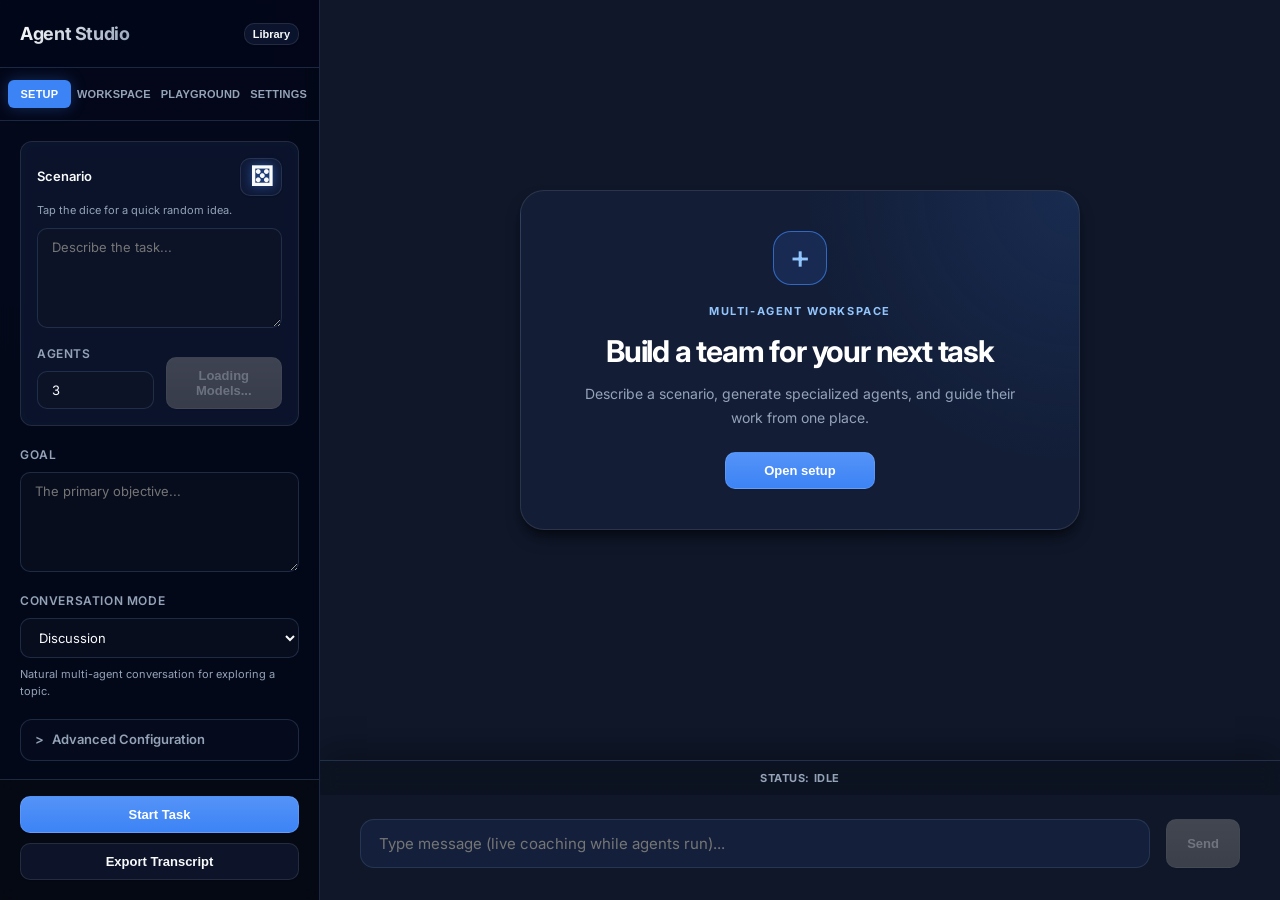
==== commit 2b9b712d: "Improve random scenario dice visibility and feedback" ====
--- a/templates/index.html
+++ b/templates/index.html
@@ -4,7 +4,7 @@
   <meta charset="utf-8" />
   <meta name="viewport" content="width=device-width, initial-scale=1" />
   <title>Custom Agent Studio - v11</title>
-  <link rel="stylesheet" href="/static/css/style.css?v=18" />
+  <link rel="stylesheet" href="/static/css/style.css?v=19" />
 </head>
 <body>
   <div class="app">
@@ -36,16 +36,10 @@
           <div class="scenario-card-header">
             <div>Scenario</div>
             <button id="random-scenario" class="btn btn-neutral dice-button" type="button" title="Generate a random scenario idea" aria-label="Generate a random scenario idea" disabled>
-              <svg viewBox="0 0 24 24" aria-hidden="true">
-                <rect x="4" y="4" width="16" height="16" rx="3"></rect>
-                <circle cx="9" cy="9" r="1"></circle>
-                <circle cx="15" cy="9" r="1"></circle>
-                <circle cx="12" cy="12" r="1"></circle>
-                <circle cx="9" cy="15" r="1"></circle>
-                <circle cx="15" cy="15" r="1"></circle>
-              </svg>
+              <span class="dice-glyph" aria-hidden="true">&#x2684;</span>
             </button>
           </div>
+          <div id="scenario-idea-status" class="scenario-idea-status">Tap the dice for a quick random idea.</div>
           <textarea id="scenario" placeholder="Describe the task..."></textarea>
           <div class="row" style="margin-top:12px; align-items:end;">
             <div class="group" style="margin:0;">
@@ -310,6 +304,6 @@
     </div>
   </div>
 
-  <script src="/static/js/main.js?v=37"></script>
+  <script src="/static/js/main.js?v=39"></script>
 </body>
 </html>
--- a/static/css/style.css
+++ b/static/css/style.css
@@ -308,24 +308,38 @@
 
 .dice-button {
   display: grid;
-  width: 32px;
-  height: 32px;
-  padding: 6px;
+  width: 38px;
+  height: 38px;
+  padding: 0;
   place-items: center;
-  border-color: hsla(var(--primary-hsl), 0.4);
+  border-color: hsla(var(--primary-hsl), 0.72);
+  background: hsla(var(--primary-hsl), 0.18);
+  color: #dbeafe;
+  box-shadow: 0 0 18px hsla(var(--primary-hsl), 0.14);
+}
+
+.dice-glyph {
+  display: block;
+  font-size: 27px;
+  line-height: 1;
+  text-shadow: 0 0 10px hsla(var(--primary-hsl), 0.6);
+}
+
+.dice-button.rolling .dice-glyph {
+  animation: diceRoll 0.8s ease-in-out infinite;
+}
+
+.scenario-idea-status {
+  min-height: 18px;
+  margin: -2px 0 8px;
+  color: var(--muted);
+  font-size: 11px;
+  line-height: 1.5;
+}
+
+.scenario-idea-status.generating {
   color: #93c5fd;
-}
-
-.dice-button svg {
-  width: 18px;
-  height: 18px;
-  fill: none;
-  stroke: currentColor;
-  stroke-width: 1.8;
-}
-
-.dice-button.rolling svg {
-  animation: diceRoll 0.8s ease-in-out infinite;
+  font-weight: 700;
 }
 
 @keyframes diceRoll {
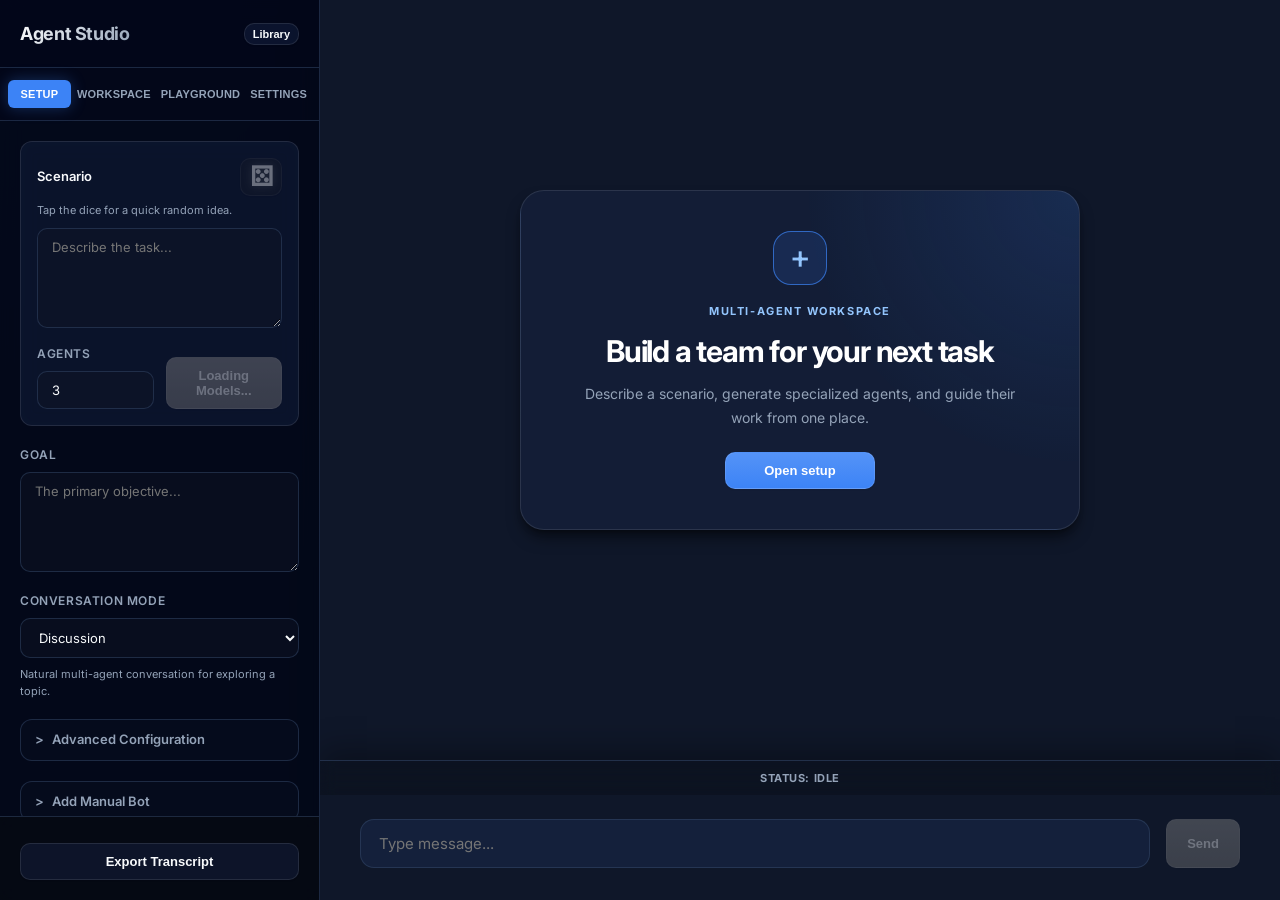
==== commit 72ae3e7e: "Scope workspaces to saved scenarios" ====
--- a/templates/index.html
+++ b/templates/index.html
@@ -146,6 +146,10 @@
       </section>
 
       <section id="work" class="hidden">
+        <div class="workspace-context">
+          <span>Scenario workspace</span>
+          <strong id="workspace-session-label">Preparing workspace...</strong>
+        </div>
         <div class="group" style="margin-bottom: 12px;">
           <label>Mount Workspace</label>
           <div class="row2">
@@ -304,6 +308,6 @@
     </div>
   </div>
 
-  <script src="/static/js/main.js?v=39"></script>
+  <script src="/static/js/main.js?v=43"></script>
 </body>
 </html>
--- a/static/css/style.css
+++ b/static/css/style.css
@@ -1303,6 +1303,29 @@
   font-weight: 700;
 }
 
+.workspace-context {
+  display: grid;
+  gap: 3px;
+  padding: 11px 12px;
+  border: 1px solid hsla(var(--primary-hsl), 0.3);
+  border-radius: 10px;
+  background: hsla(var(--primary-hsl), 0.08);
+}
+
+.workspace-context span {
+  color: var(--muted);
+  font-size: 10px;
+  font-weight: 700;
+  letter-spacing: 0.1em;
+  text-transform: uppercase;
+}
+
+.workspace-context strong {
+  color: #bfdbfe;
+  font-size: 12px;
+  overflow-wrap: anywhere;
+}
+
 .library-card {
   width: min(92vw, 760px);
   max-height: min(88vh, 760px);
@@ -1493,7 +1516,7 @@
 
   #jump-latest {
     right: 16px;
-    bottom: calc(104px + env(safe-area-inset-bottom));
+    bottom: calc(152px + env(safe-area-inset-bottom));
   }
 
   .chat-empty {
